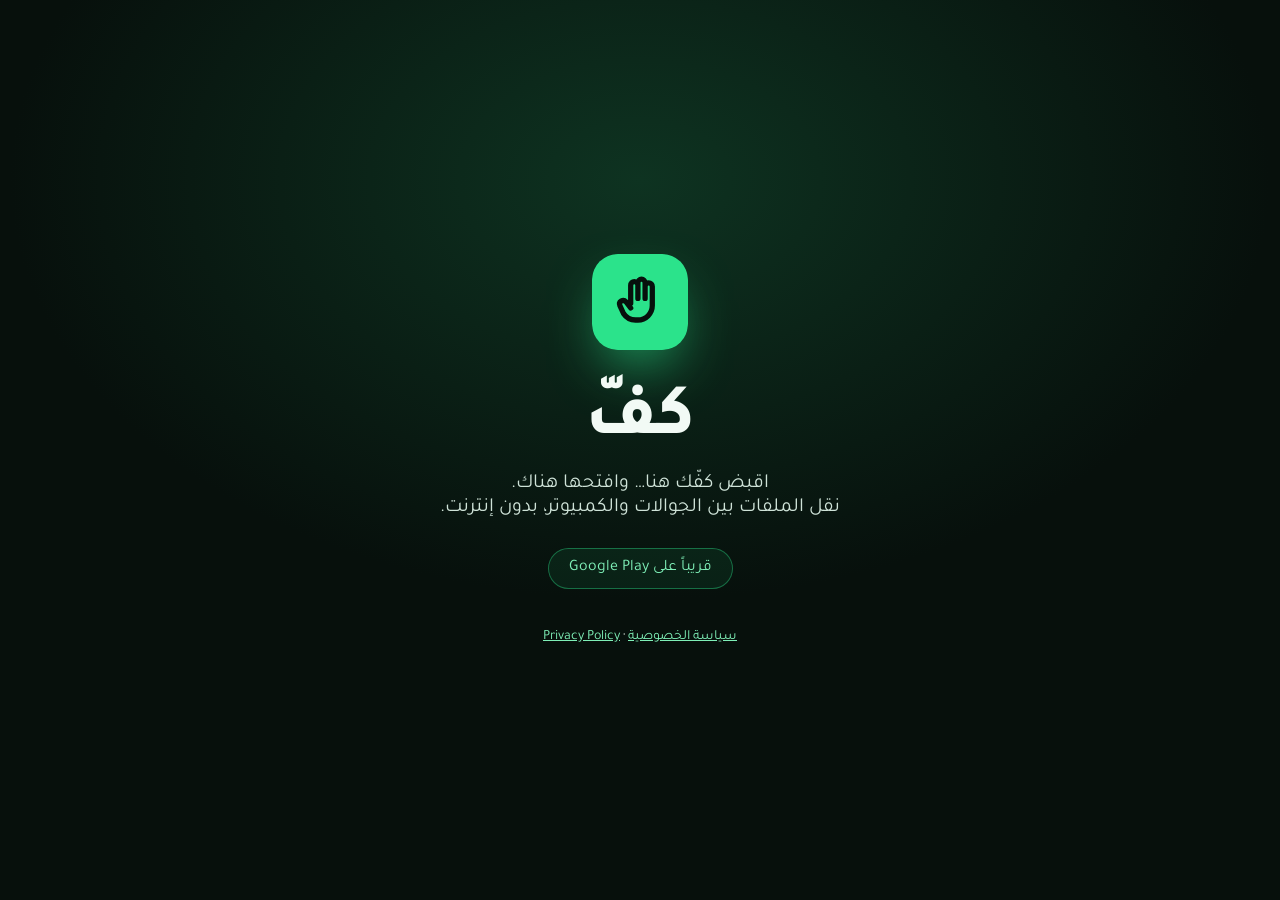
==== website/index.html @ e928d1c5 "website: interim landing page and GitHub Pages deployment Co-Authored-By: Claude Opus 5.5 <noreply@a" ====
<!doctype html>
<html lang="ar" dir="rtl">
<head>
<meta charset="utf-8">
<meta name="viewport" content="width=device-width, initial-scale=1">
<meta name="color-scheme" content="dark">
<title>كفّ · Kaff</title>
<meta name="description" content="كفّ: انقل ملفاتك بحركة يدك بين الجوالات والكمبيوتر، بدون إنترنت.">
<link rel="icon" href="assets/icon.svg" type="image/svg+xml">
<link rel="preconnect" href="https://fonts.googleapis.com">
<link rel="preconnect" href="https://fonts.gstatic.com" crossorigin>
<link href="https://fonts.googleapis.com/css2?family=Tajawal:wght@500;800&display=swap" rel="stylesheet">
<style>
* { box-sizing: border-box; }
body { margin: 0; min-height: 100vh; display: grid; place-items: center; text-align: center; padding: 24px 16px;
  background: radial-gradient(900px 600px at 50% 20%, #0E3321, #07100C 70%); color: #F2FAF5; font-family: Tajawal, system-ui, sans-serif; }
img { width: 96px; height: 96px; border-radius: 26px; box-shadow: 0 24px 60px -20px #2BE38B; }
h1 { font-size: clamp(44px, 10vw, 72px); margin: 22px 0 6px; font-weight: 800; }
p { color: #CFE3D8; font-size: 20px; margin: 0 0 28px; }
.pill { display: inline-block; padding: 10px 20px; border-radius: 999px; border: 1px solid #2BE38B66; color: #7FF0B8; background: #2BE38B14; }
footer { margin-top: 40px; font-size: 14px; }
a { color: #7FF0B8; }
</style>
</head>
<body>
<main>
  <img src="assets/icon.svg" alt="">
  <h1>كفّ</h1>
  <p>اقبض كفّك هنا… وافتحها هناك.<br>نقل الملفات بين الجوالات والكمبيوتر، بدون إنترنت.</p>
  <span class="pill">قريباً على Google Play</span>
  <footer><a href="privacy.html">سياسة الخصوصية</a> · <a href="privacy.html?lang=en">Privacy Policy</a></footer>
</main>
</body>
</html>
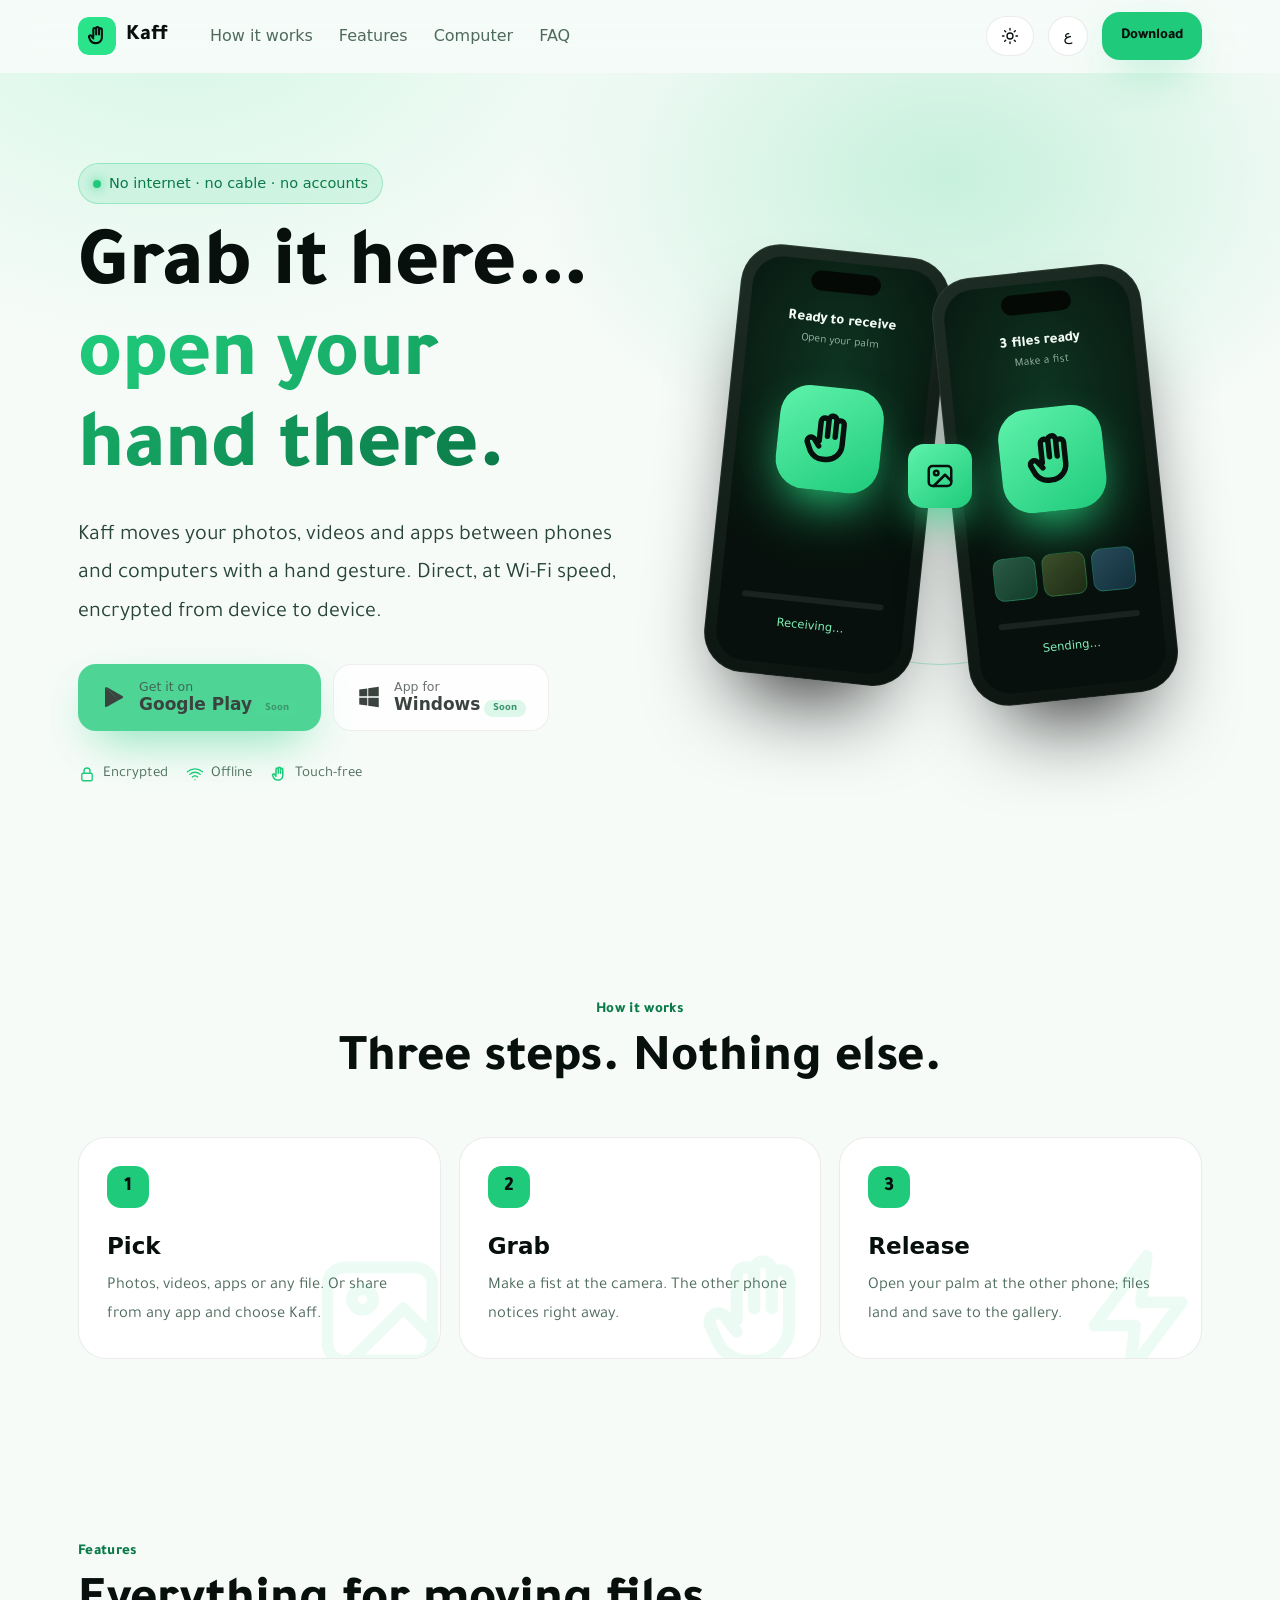
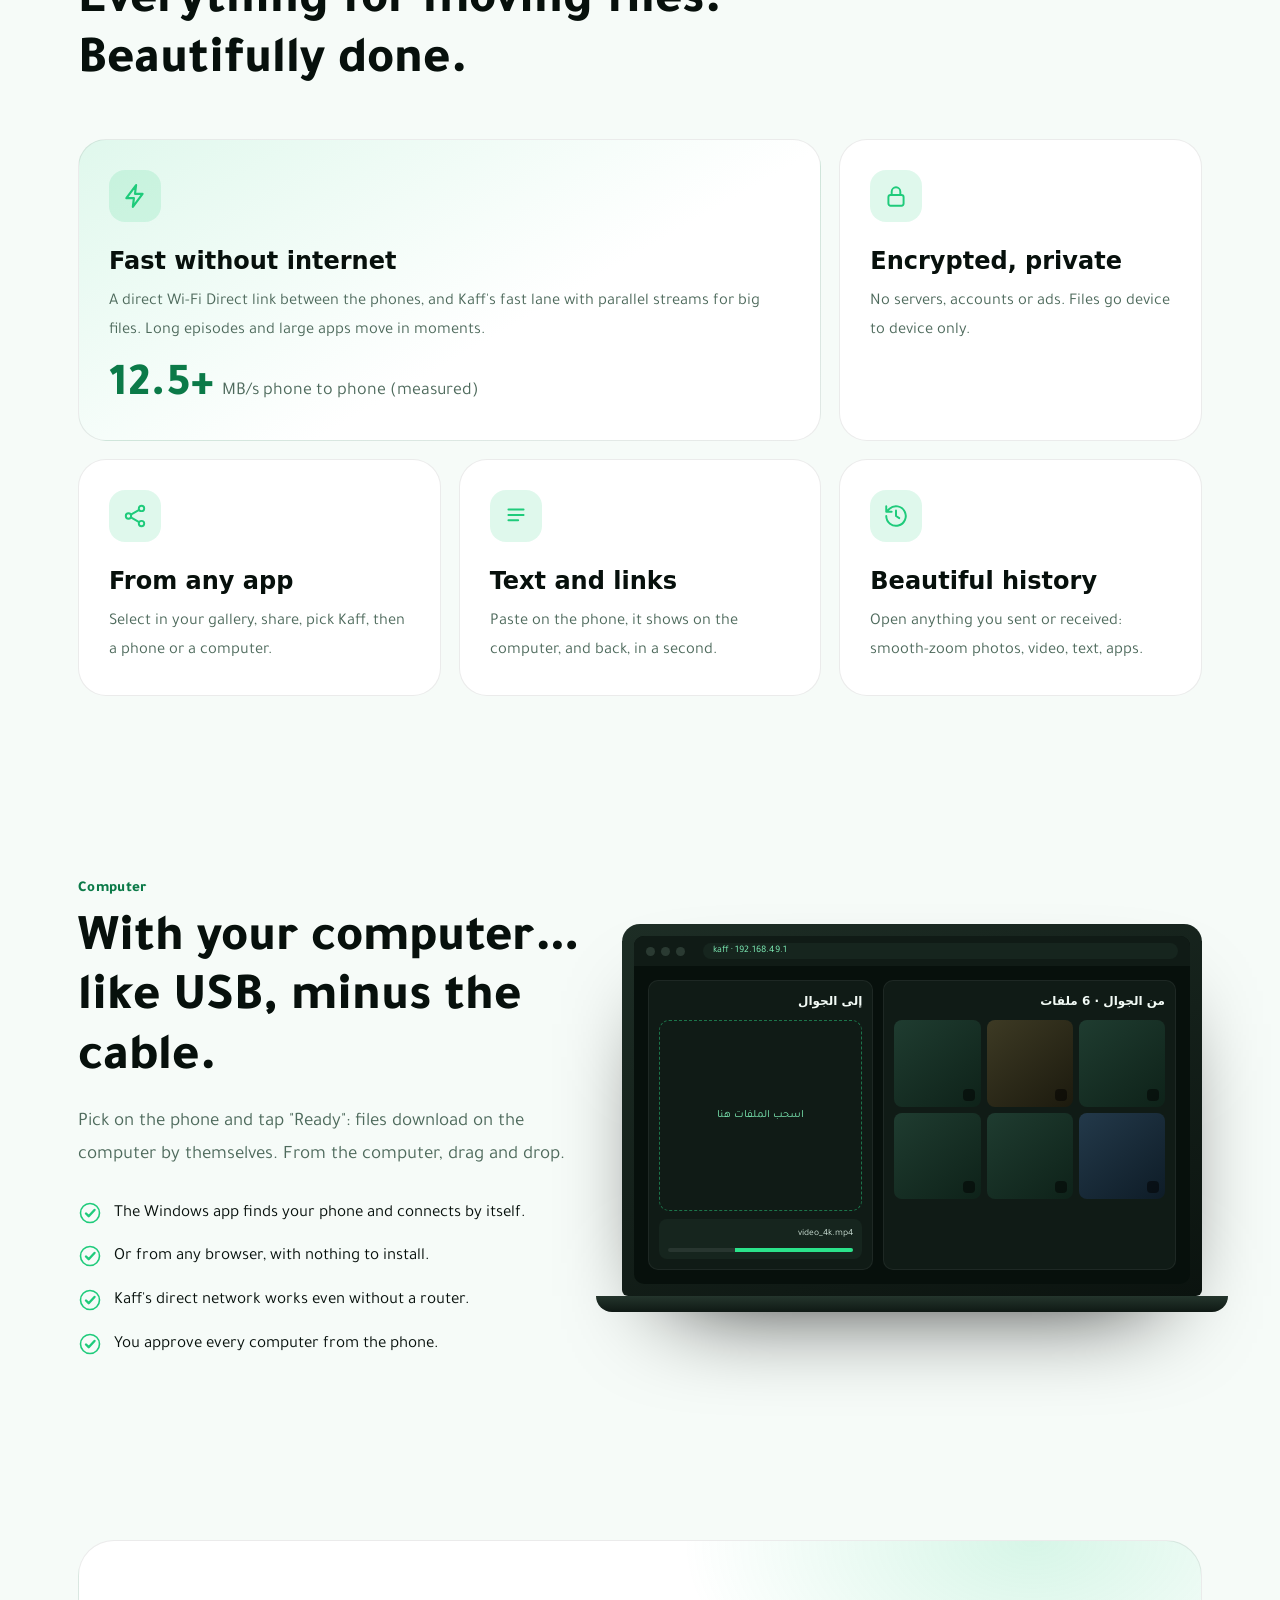
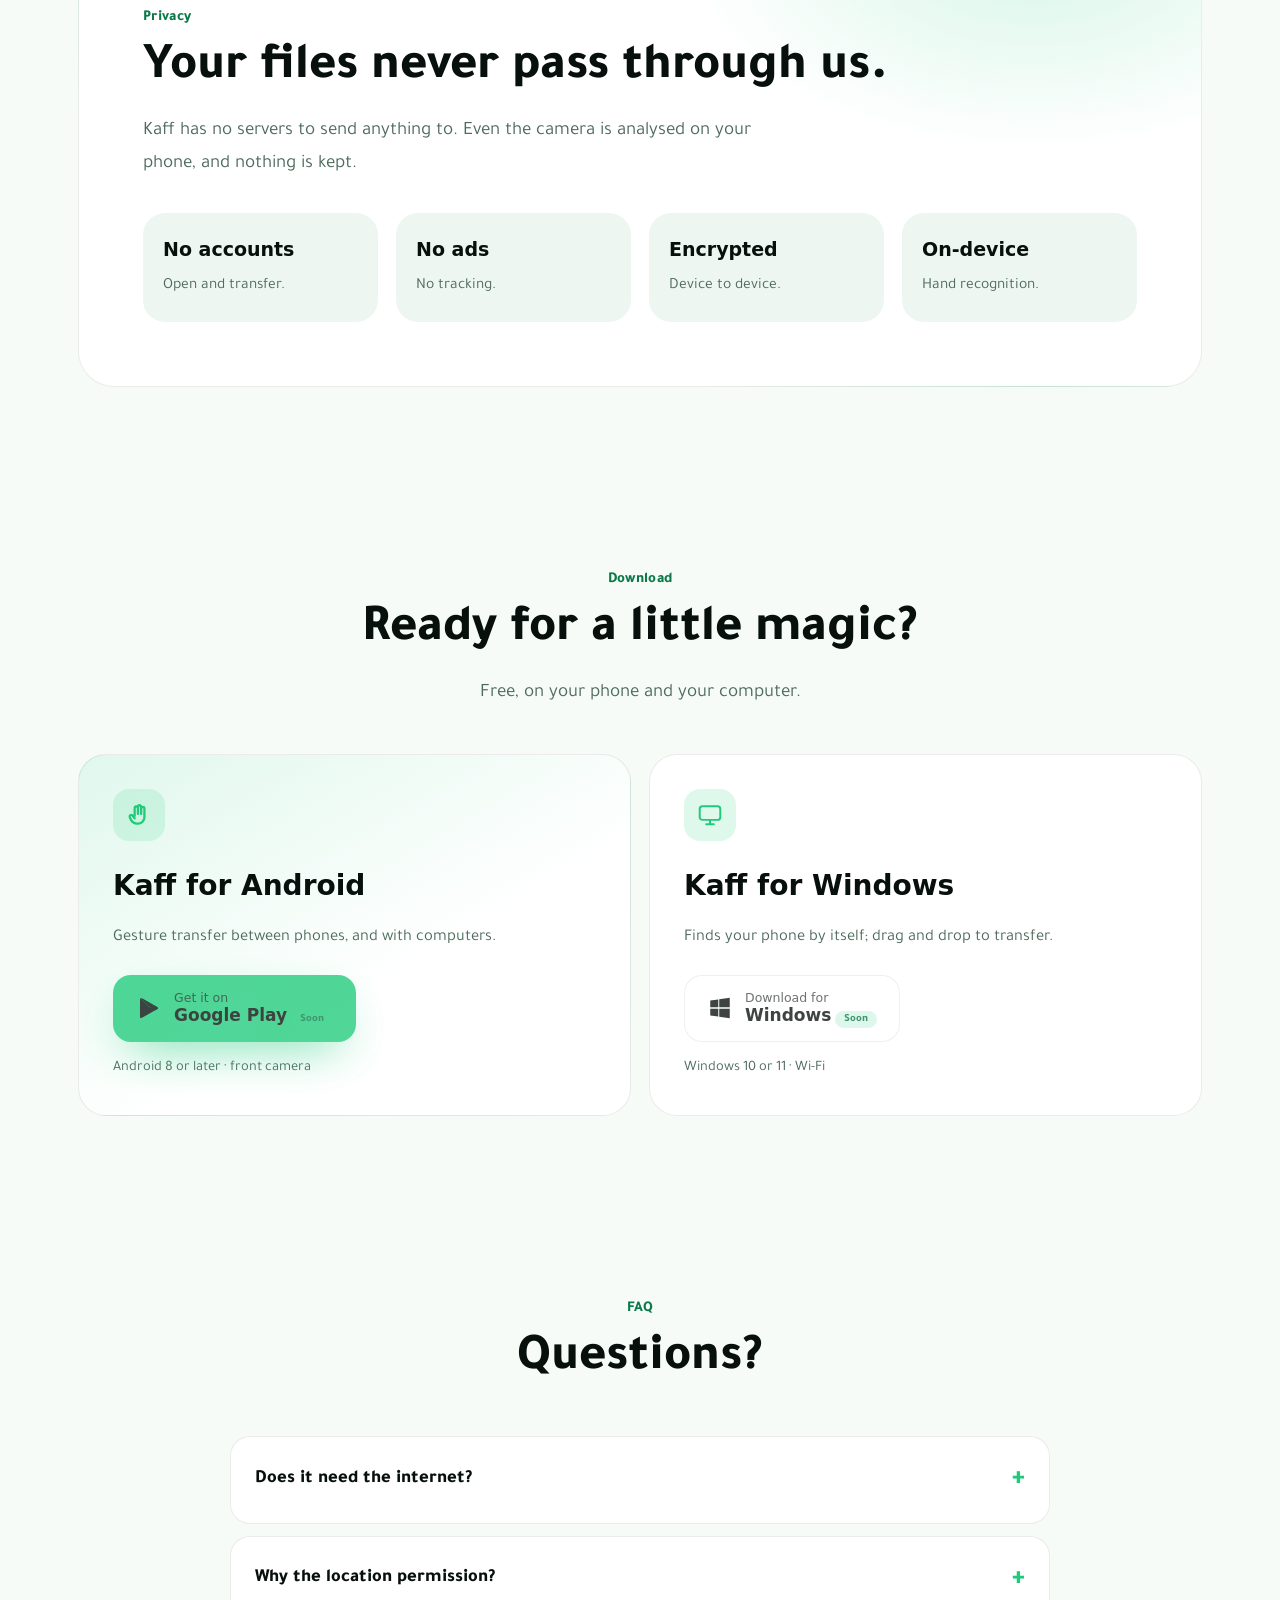
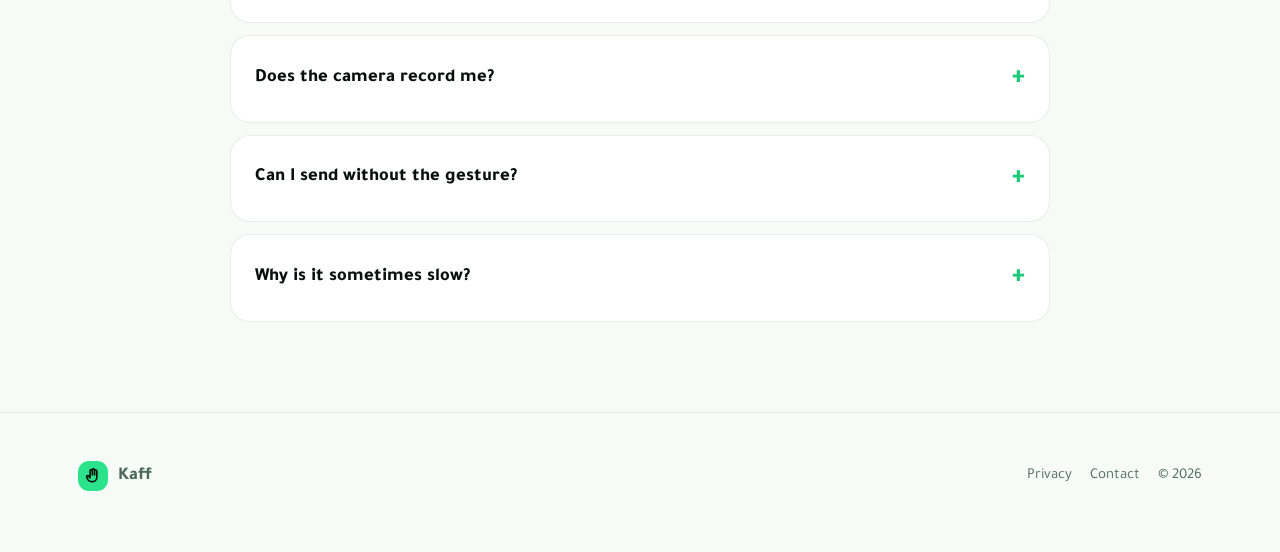
==== commit 8e13e458: "website: premium bilingual landing page Hero with animated two-phone transfer, how-it-works, feature" ====
--- a/website/index.html
+++ b/website/index.html
@@ -1,34 +1,248 @@
 <!doctype html>
-<html lang="ar" dir="rtl">
+<html lang="ar" dir="rtl" data-lang="ar">
 <head>
 <meta charset="utf-8">
 <meta name="viewport" content="width=device-width, initial-scale=1">
-<meta name="color-scheme" content="dark">
-<title>كفّ · Kaff</title>
-<meta name="description" content="كفّ: انقل ملفاتك بحركة يدك بين الجوالات والكمبيوتر، بدون إنترنت.">
+<title>كفّ · انقل ملفاتك بحركة يدك</title>
+<meta name="description" content="كفّ: اقبض كفّك هنا وافتحها هناك. نقل الصور والفيديو والتطبيقات بين الجوالات والكمبيوتر، بسرعة وبدون إنترنت، ومشفّر.">
+<meta name="theme-color" content="#07100C">
+<meta property="og:title" content="كفّ · انقل ملفاتك بحركة يدك">
+<meta property="og:description" content="نقل الملفات بين الجوالات والكمبيوتر بحركة اليد، بدون إنترنت.">
+<meta property="og:image" content="https://yazanprogrammer1.github.io/kaff/assets/og.png">
+<meta property="og:type" content="website">
 <link rel="icon" href="assets/icon.svg" type="image/svg+xml">
 <link rel="preconnect" href="https://fonts.googleapis.com">
 <link rel="preconnect" href="https://fonts.gstatic.com" crossorigin>
-<link href="https://fonts.googleapis.com/css2?family=Tajawal:wght@500;800&display=swap" rel="stylesheet">
-<style>
-* { box-sizing: border-box; }
-body { margin: 0; min-height: 100vh; display: grid; place-items: center; text-align: center; padding: 24px 16px;
-  background: radial-gradient(900px 600px at 50% 20%, #0E3321, #07100C 70%); color: #F2FAF5; font-family: Tajawal, system-ui, sans-serif; }
-img { width: 96px; height: 96px; border-radius: 26px; box-shadow: 0 24px 60px -20px #2BE38B; }
-h1 { font-size: clamp(44px, 10vw, 72px); margin: 22px 0 6px; font-weight: 800; }
-p { color: #CFE3D8; font-size: 20px; margin: 0 0 28px; }
-.pill { display: inline-block; padding: 10px 20px; border-radius: 999px; border: 1px solid #2BE38B66; color: #7FF0B8; background: #2BE38B14; }
-footer { margin-top: 40px; font-size: 14px; }
-a { color: #7FF0B8; }
-</style>
+<link href="https://fonts.googleapis.com/css2?family=Tajawal:wght@400;500;700;800&display=swap" rel="stylesheet">
+<link rel="stylesheet" href="assets/site.css">
 </head>
 <body>
-<main>
-  <img src="assets/icon.svg" alt="">
-  <h1>كفّ</h1>
-  <p>اقبض كفّك هنا… وافتحها هناك.<br>نقل الملفات بين الجوالات والكمبيوتر، بدون إنترنت.</p>
-  <span class="pill">قريباً على Google Play</span>
-  <footer><a href="privacy.html">سياسة الخصوصية</a> · <a href="privacy.html?lang=en">Privacy Policy</a></footer>
+<svg width="0" height="0" style="position:absolute" aria-hidden="true">
+  <symbol id="hand" viewBox="0 0 24 24" fill="none" stroke="currentColor" stroke-width="2.1" stroke-linecap="round" stroke-linejoin="round"><path d="M8 13V5.5a1.5 1.5 0 0 1 3 0V11M11 10V4.5a1.5 1.5 0 0 1 3 0V11M14 10V6a1.5 1.5 0 0 1 3 0v8a6 6 0 0 1-6 6h-1a6 6 0 0 1-5-2.7L3.5 14a1.5 1.5 0 0 1 2.5-1.6L8 15"/></symbol>
+  <symbol id="bolt" viewBox="0 0 24 24" fill="none" stroke="currentColor" stroke-width="2" stroke-linecap="round" stroke-linejoin="round"><path d="M13 2L4 14h7l-1 8 9-12h-7z"/></symbol>
+  <symbol id="desk" viewBox="0 0 24 24" fill="none" stroke="currentColor" stroke-width="1.8" stroke-linecap="round" stroke-linejoin="round"><rect x="2.5" y="4" width="19" height="12.5" rx="2.5"/><path d="M8.5 20.5h7M12 16.5v4"/></symbol>
+  <symbol id="lock" viewBox="0 0 24 24" fill="none" stroke="currentColor" stroke-width="1.8" stroke-linecap="round" stroke-linejoin="round"><rect x="5" y="11" width="14" height="10" rx="2"/><path d="M8 11V8a4 4 0 0 1 8 0v3"/></symbol>
+  <symbol id="share" viewBox="0 0 24 24" fill="none" stroke="currentColor" stroke-width="1.8" stroke-linecap="round" stroke-linejoin="round"><circle cx="18" cy="5" r="2.5"/><circle cx="6" cy="12" r="2.5"/><circle cx="18" cy="19" r="2.5"/><path d="M8.2 10.8l7.6-4.4M8.2 13.2l7.6 4.4"/></symbol>
+  <symbol id="wifi" viewBox="0 0 24 24" fill="none" stroke="currentColor" stroke-width="1.8" stroke-linecap="round" stroke-linejoin="round"><path d="M2 9a15 15 0 0 1 20 0M5 12.5a10 10 0 0 1 14 0M8.5 16a5 5 0 0 1 7 0M12 19.5h0"/></symbol>
+  <symbol id="text" viewBox="0 0 24 24" fill="none" stroke="currentColor" stroke-width="1.8" stroke-linecap="round"><path d="M5 6h14M5 11h14M5 16h9"/></symbol>
+  <symbol id="hist" viewBox="0 0 24 24" fill="none" stroke="currentColor" stroke-width="1.8" stroke-linecap="round" stroke-linejoin="round"><path d="M3 12a9 9 0 1 0 3-6.7L3 8M3 3v5h5M12 7v5l3 2"/></symbol>
+  <symbol id="check" viewBox="0 0 24 24" fill="none" stroke="currentColor" stroke-width="2.4" stroke-linecap="round" stroke-linejoin="round"><circle cx="12" cy="12" r="9.5" stroke-width="1.6"/><path d="M8 12.5l2.7 2.7L16.5 9"/></symbol>
+  <symbol id="play" viewBox="0 0 24 24"><path fill="currentColor" d="M4.2 2.6c-.3.3-.5.8-.5 1.4v16c0 .6.2 1.1.5 1.4l.1.1 9-9v-.2l-9-9-.1.3zm12 12.3L13.3 12l2.9-2.9 3.5 2c1 .6 1 1.5 0 2.1l-3.5 1.7zm-.1.1L13.3 12l-8.8 8.8c.3.3.9.4 1.5 0l10.1-5.8m0-6L6 3.2c-.6-.4-1.2-.3-1.5 0l8.8 8.8 2.8-3z"/></symbol>
+  <symbol id="win" viewBox="0 0 24 24"><path fill="currentColor" d="M3 5.1l7.4-1v7.2H3V5.1zm8.3-1.2L21 2.5v8.8h-9.7V3.9zM3 12.6h7.4v7.2L3 18.9v-6.3zm8.3 0H21v8.9l-9.7-1.4v-7.5z"/></symbol>
+  <symbol id="sun" viewBox="0 0 24 24" fill="none" stroke="currentColor" stroke-width="1.8" stroke-linecap="round"><circle cx="12" cy="12" r="4"/><path d="M12 2v2M12 20v2M4.9 4.9l1.4 1.4M17.7 17.7l1.4 1.4M2 12h2M20 12h2M4.9 19.1l1.4-1.4M17.7 6.3l1.4-1.4"/></symbol>
+  <symbol id="file" viewBox="0 0 24 24" fill="none" stroke="currentColor" stroke-width="2" stroke-linecap="round" stroke-linejoin="round"><rect x="3" y="4" width="18" height="16" rx="3"/><circle cx="9" cy="9.5" r="1.8"/><path d="M21 16l-5-5-9 9"/></symbol>
+</svg>
+
+<header class="nav" id="nav">
+  <div class="wrap">
+    <a class="brand" href="#top"><img src="assets/icon.svg" alt=""><span lang="ar">كفّ</span><span lang="en">Kaff</span></a>
+    <nav class="links">
+      <a href="#how"><span lang="ar">كيف يشتغل</span><span lang="en">How it works</span></a>
+      <a href="#features"><span lang="ar">المزايا</span><span lang="en">Features</span></a>
+      <a href="#desktop"><span lang="ar">الكمبيوتر</span><span lang="en">Computer</span></a>
+      <a href="#faq"><span lang="ar">أسئلة</span><span lang="en">FAQ</span></a>
+    </nav>
+    <span class="spacer"></span>
+    <button class="chip" id="theme" type="button" aria-label="Theme"><svg><use href="#sun"/></svg></button>
+    <button class="chip" id="lang" type="button">EN</button>
+    <a class="btn primary" href="#download" style="padding:10px 18px;font-size:15px"><span lang="ar">تحميل</span><span lang="en">Download</span></a>
+  </div>
+</header>
+
+<main id="top">
+  <section class="hero">
+    <div class="wrap">
+      <div>
+        <span class="eyebrow"><i></i><span lang="ar">بدون إنترنت · بدون كيبل · بدون حسابات</span><span lang="en">No internet · no cable · no accounts</span></span>
+        <h1 class="title">
+          <span lang="ar">اقبض كفّك هنا…<br><em>وافتحها هناك.</em></span>
+          <span lang="en">Grab it here…<br><em>open your hand there.</em></span>
+        </h1>
+        <p class="lede">
+          <span lang="ar">كفّ ينقل صورك وفيديوهاتك وتطبيقاتك بين الجوالات والكمبيوتر بحركة يد. مباشرة، بسرعة الواي فاي، ومشفّرة من جهاز لجهاز.</span>
+          <span lang="en">Kaff moves your photos, videos and apps between phones and computers with a hand gesture. Direct, at Wi-Fi speed, encrypted from device to device.</span>
+        </p>
+        <div class="cta">
+          <a class="btn primary" data-play href="#download"><svg><use href="#play"/></svg><span><small lang="ar">حمّله من</small><small lang="en">Get it on</small><b>Google Play</b></span></a>
+          <a class="btn ghost" data-win href="#download"><svg><use href="#win"/></svg><span><small lang="ar">برنامج</small><small lang="en">App for</small><b>Windows</b></span></a>
+        </div>
+        <div class="trust">
+          <span><svg><use href="#lock"/></svg><span lang="ar">مشفّر</span><span lang="en">Encrypted</span></span>
+          <span><svg><use href="#wifi"/></svg><span lang="ar">بدون إنترنت</span><span lang="en">Offline</span></span>
+          <span><svg><use href="#hand"/></svg><span lang="ar">بدون لمس الشاشة</span><span lang="en">Touch-free</span></span>
+        </div>
+      </div>
+      <div class="stage" aria-hidden="true">
+        <div class="ring"></div>
+        <div class="phone b"><div class="screen"><span class="notch"></span>
+          <div class="scr-title" lang="ar">جاهز تستلم</div><div class="scr-title" lang="en">Ready to receive</div>
+          <div class="scr-sub" lang="ar">افتح كفّك</div><div class="scr-sub" lang="en">Open your palm</div>
+          <div class="hand-badge"><svg style="color:#07100C"><use href="#hand"/></svg></div>
+          <div class="mini-bar"><i></i></div><div class="mini-cap" lang="ar">يستلم…</div><div class="mini-cap" lang="en">Receiving…</div>
+        </div></div>
+        <div class="flyer"><svg style="color:#07100C"><use href="#file"/></svg></div>
+        <div class="phone a"><div class="screen"><span class="notch"></span>
+          <div class="scr-title" lang="ar">٣ ملفات جاهزة</div><div class="scr-title" lang="en">3 files ready</div>
+          <div class="scr-sub" lang="ar">اقبض كفّك</div><div class="scr-sub" lang="en">Make a fist</div>
+          <div class="hand-badge"><svg style="color:#07100C"><use href="#hand"/></svg></div>
+          <div class="files"><b></b><b></b><b></b></div>
+          <div class="mini-bar"><i></i></div><div class="mini-cap" lang="ar">يرسل…</div><div class="mini-cap" lang="en">Sending…</div>
+        </div></div>
+      </div>
+    </div>
+  </section>
+
+  <section id="how">
+    <div class="wrap">
+      <div class="head center reveal">
+        <div class="kicker"><span lang="ar">كيف يشتغل</span><span lang="en">How it works</span></div>
+        <h2><span lang="ar">ثلاث خطوات. ولا شي ثاني.</span><span lang="en">Three steps. Nothing else.</span></h2>
+      </div>
+      <div class="steps">
+        <div class="step reveal"><div class="n">1</div>
+          <h3><span lang="ar">اختر</span><span lang="en">Pick</span></h3>
+          <p><span lang="ar">صور، فيديو، تطبيقات، أو أي ملف. أو شارك من أي تطبيق واختر كفّ.</span><span lang="en">Photos, videos, apps or any file. Or share from any app and choose Kaff.</span></p>
+          <svg class="big"><use href="#file"/></svg></div>
+        <div class="step reveal"><div class="n">2</div>
+          <h3><span lang="ar">اقبض</span><span lang="en">Grab</span></h3>
+          <p><span lang="ar">اقبض كفّك أمام الكاميرا. الجوال الثاني يحس فيك على طول.</span><span lang="en">Make a fist at the camera. The other phone notices right away.</span></p>
+          <svg class="big"><use href="#hand"/></svg></div>
+        <div class="step reveal"><div class="n">3</div>
+          <h3><span lang="ar">افتح</span><span lang="en">Release</span></h3>
+          <p><span lang="ar">افتح كفّك أمام الجوال الثاني، والملفات توصل وتنحفظ في المعرض.</span><span lang="en">Open your palm at the other phone; files land and save to the gallery.</span></p>
+          <svg class="big"><use href="#bolt"/></svg></div>
+      </div>
+    </div>
+  </section>
+
+  <section id="features">
+    <div class="wrap">
+      <div class="head reveal">
+        <div class="kicker"><span lang="ar">المزايا</span><span lang="en">Features</span></div>
+        <h2><span lang="ar">كل اللي تحتاجه للنقل.<br>بلمسة فخامة.</span><span lang="en">Everything for moving files.<br>Beautifully done.</span></h2>
+      </div>
+      <div class="bento">
+        <div class="card feature span4 reveal"><div class="ic"><svg><use href="#bolt"/></svg></div>
+          <h3><span lang="ar">سريع بدون إنترنت</span><span lang="en">Fast without internet</span></h3>
+          <p><span lang="ar">اتصال Wi-Fi Direct مباشر بين الجوالين، ومسار كفّ السريع بقنوات متوازية للملفات الكبيرة. الحلقات الطويلة والتطبيقات الكبيرة تنتقل في وقت قصير.</span><span lang="en">A direct Wi-Fi Direct link between the phones, and Kaff's fast lane with parallel streams for big files. Long episodes and large apps move in moments.</span></p>
+          <div class="stat"><b dir="ltr">12.5+</b><span lang="ar">م.ب/ث بين جوالين (مقاسة)</span><span lang="en">MB/s phone to phone (measured)</span></div>
+        </div>
+        <div class="card span2 reveal"><div class="ic"><svg><use href="#lock"/></svg></div>
+          <h3><span lang="ar">مشفّر وخاص</span><span lang="en">Encrypted, private</span></h3>
+          <p><span lang="ar">بدون سيرفرات ولا حسابات ولا إعلانات. الملفات تروح من جهاز لجهاز بس.</span><span lang="en">No servers, accounts or ads. Files go device to device only.</span></p></div>
+        <div class="card span2 reveal"><div class="ic"><svg><use href="#share"/></svg></div>
+          <h3><span lang="ar">من أي تطبيق</span><span lang="en">From any app</span></h3>
+          <p><span lang="ar">حدّد في المعرض، شارك، اختر كفّ، وبعدها جوال أو كمبيوتر.</span><span lang="en">Select in your gallery, share, pick Kaff, then a phone or a computer.</span></p></div>
+        <div class="card span2 reveal"><div class="ic"><svg><use href="#text"/></svg></div>
+          <h3><span lang="ar">نصوص وروابط</span><span lang="en">Text and links</span></h3>
+          <p><span lang="ar">الصق في الجوال، يطلع في الكمبيوتر. والعكس. بثانية.</span><span lang="en">Paste on the phone, it shows on the computer, and back, in a second.</span></p></div>
+        <div class="card span2 reveal"><div class="ic"><svg><use href="#hist"/></svg></div>
+          <h3><span lang="ar">سجل أنيق</span><span lang="en">Beautiful history</span></h3>
+          <p><span lang="ar">افتح أي شي وصلك أو أرسلته: صور بتكبير سلس، فيديو، نصوص، وتطبيقات.</span><span lang="en">Open anything you sent or received: smooth-zoom photos, video, text, apps.</span></p></div>
+      </div>
+    </div>
+  </section>
+
+  <section id="desktop">
+    <div class="wrap showcase">
+      <div class="reveal">
+        <div class="kicker"><span lang="ar">الكمبيوتر</span><span lang="en">Computer</span></div>
+        <h2><span lang="ar">مع الكمبيوتر…<br>مثل وصلة USB، بدون وصلة.</span><span lang="en">With your computer…<br>like USB, minus the cable.</span></h2>
+        <p class="sub"><span lang="ar">اختر من الجوال واضغط «جاهز»، والملفات تنزل على الكمبيوتر لحالها. ومن الكمبيوتر اسحب وأفلت.</span><span lang="en">Pick on the phone and tap "Ready": files download on the computer by themselves. From the computer, drag and drop.</span></p>
+        <ul class="ticks">
+          <li><svg><use href="#check"/></svg><span lang="ar">برنامج Windows يلقى جوالك لحاله ويتصل.</span><span lang="en">The Windows app finds your phone and connects by itself.</span></li>
+          <li><svg><use href="#check"/></svg><span lang="ar">أو من أي متصفح، بدون تثبيت أي شي.</span><span lang="en">Or from any browser, with nothing to install.</span></li>
+          <li><svg><use href="#check"/></svg><span lang="ar">شبكة كفّ المباشرة: تشتغل حتى بدون راوتر.</span><span lang="en">Kaff's direct network works even without a router.</span></li>
+          <li><svg><use href="#check"/></svg><span lang="ar">موافقتك على كل كمبيوتر يتصل، من الجوال.</span><span lang="en">You approve every computer from the phone.</span></li>
+        </ul>
+      </div>
+      <div class="laptop reveal" aria-hidden="true">
+        <div class="lid"><div class="browser">
+          <div class="bar"><i></i><i></i><i></i><span>kaff · 192.168.49.1</span></div>
+          <div class="page">
+            <div class="pane"><h4>من الجوال · 6 ملفات</h4><div class="grid3"><b></b><b></b><b></b><b></b><b></b><b></b></div></div>
+            <div class="pane"><h4>إلى الجوال</h4><div class="drop">اسحب الملفات هنا</div><div class="upl">video_4k.mp4<i></i></div></div>
+          </div>
+        </div></div>
+        <div class="base"></div>
+      </div>
+    </div>
+  </section>
+
+  <section>
+    <div class="wrap">
+      <div class="band reveal">
+        <div class="kicker"><span lang="ar">الخصوصية</span><span lang="en">Privacy</span></div>
+        <h2><span lang="ar">ملفاتك ما تمر علينا. أبداً.</span><span lang="en">Your files never pass through us.</span></h2>
+        <p class="sub"><span lang="ar">كفّ ما عنده سيرفرات يرسل لها شي. حتى الكاميرا تتحلّل داخل جوالك وما ينحفظ منها شي.</span><span lang="en">Kaff has no servers to send anything to. Even the camera is analysed on your phone, and nothing is kept.</span></p>
+        <div class="row">
+          <div class="pill-card"><b lang="ar">بدون حسابات</b><b lang="en">No accounts</b><span lang="ar">افتح وانقل.</span><span lang="en">Open and transfer.</span></div>
+          <div class="pill-card"><b lang="ar">بدون إعلانات</b><b lang="en">No ads</b><span lang="ar">ولا تتبّع.</span><span lang="en">No tracking.</span></div>
+          <div class="pill-card"><b lang="ar">تشفير كامل</b><b lang="en">Encrypted</b><span lang="ar">من جهاز لجهاز.</span><span lang="en">Device to device.</span></div>
+          <div class="pill-card"><b lang="ar">داخل جهازك</b><b lang="en">On-device</b><span lang="ar">التعرّف على اليد.</span><span lang="en">Hand recognition.</span></div>
+        </div>
+      </div>
+    </div>
+  </section>
+
+  <section id="download" class="download">
+    <div class="wrap">
+      <div class="head center reveal">
+        <div class="kicker"><span lang="ar">التحميل</span><span lang="en">Download</span></div>
+        <h2><span lang="ar">جاهز تجرّب السحر؟</span><span lang="en">Ready for a little magic?</span></h2>
+        <p class="sub"><span lang="ar">مجاني. على الجوال وعلى الكمبيوتر.</span><span lang="en">Free, on your phone and your computer.</span></p>
+      </div>
+      <div class="dl">
+        <div class="card feature reveal">
+          <div class="ic"><svg><use href="#hand"/></svg></div>
+          <h3><span lang="ar">كفّ للأندرويد</span><span lang="en">Kaff for Android</span></h3>
+          <p><span lang="ar">نقل بحركة اليد بين الجوالات، ومع الكمبيوتر.</span><span lang="en">Gesture transfer between phones, and with computers.</span></p>
+          <a class="btn primary" data-play href="#"><svg><use href="#play"/></svg><span><small lang="ar">حمّله من</small><small lang="en">Get it on</small><b>Google Play</b></span></a>
+          <span class="req"><span lang="ar">أندرويد 8 أو أحدث · كاميرا أمامية</span><span lang="en">Android 8 or later · front camera</span></span>
+        </div>
+        <div class="card reveal">
+          <div class="ic"><svg><use href="#desk"/></svg></div>
+          <h3><span lang="ar">كفّ للكمبيوتر</span><span lang="en">Kaff for Windows</span></h3>
+          <p><span lang="ar">يلقى جوالك لحاله، وينقل بالسحب والإفلات.</span><span lang="en">Finds your phone by itself; drag and drop to transfer.</span></p>
+          <a class="btn ghost" data-win href="#"><svg><use href="#win"/></svg><span><small lang="ar">حمّل لـ</small><small lang="en">Download for</small><b>Windows</b></span></a>
+          <span class="req"><span lang="ar">Windows 10 أو 11 · واي فاي</span><span lang="en">Windows 10 or 11 · Wi-Fi</span></span>
+        </div>
+      </div>
+    </div>
+  </section>
+
+  <section id="faq">
+    <div class="wrap">
+      <div class="head center reveal">
+        <div class="kicker"><span lang="ar">أسئلة</span><span lang="en">FAQ</span></div>
+        <h2><span lang="ar">عندك سؤال؟</span><span lang="en">Questions?</span></h2>
+      </div>
+      <div class="faq">
+        <details class="reveal"><summary><span lang="ar">هل يحتاج إنترنت؟</span><span lang="en">Does it need the internet?</span></summary>
+          <p><span lang="ar">لا. يكفي الواي فاي والبلوتوث شغّالين في الجوالين، حتى بدون أي شبكة.</span><span lang="en">No. Wi-Fi and Bluetooth just need to be switched on, even with no network around.</span></p></details>
+        <details class="reveal"><summary><span lang="ar">ليش يطلب إذن الموقع؟</span><span lang="en">Why the location permission?</span></summary>
+          <p><span lang="ar">أندرويد يطلبه للبحث عن الأجهزة القريبة. كفّ ما يقرأ موقعك ولا يحفظه.</span><span lang="en">Android requires it to discover nearby devices. Kaff never reads or stores your location.</span></p></details>
+        <details class="reveal"><summary><span lang="ar">هل الكاميرا تصوّرني؟</span><span lang="en">Does the camera record me?</span></summary>
+          <p><span lang="ar">لا. تتعرّف على شكل اليد لحظياً داخل الجوال، وما ينحفظ ولا ينرسل شي.</span><span lang="en">No. It recognises your hand shape in real time on the phone; nothing is stored or sent.</span></p></details>
+        <details class="reveal"><summary><span lang="ar">أقدر أرسل بدون حركة اليد؟</span><span lang="en">Can I send without the gesture?</span></summary>
+          <p><span lang="ar">أكيد. زر «إرسال» و«قبول» موجودين دائماً.</span><span lang="en">Of course. "Send" and "Accept" buttons are always there.</span></p></details>
+        <details class="reveal"><summary><span lang="ar">ليش النقل بطيء أحياناً؟</span><span lang="en">Why is it sometimes slow?</span></summary>
+          <p><span lang="ar">غالباً الواي فاي مقفّل في واحد من الجوالين، فيصير النقل على البلوتوث. كفّ ينبّهك ويوديك لزر التشغيل.</span><span lang="en">Usually Wi-Fi is off on one phone, so the transfer falls back to Bluetooth. Kaff tells you and takes you to the switch.</span></p></details>
+      </div>
+    </div>
+  </section>
 </main>
+
+<footer>
+  <div class="wrap">
+    <a class="brand" href="#top" style="font-size:18px"><img src="assets/icon.svg" alt="" style="width:30px;height:30px"><span lang="ar">كفّ</span><span lang="en">Kaff</span></a>
+    <span class="spacer"></span>
+    <a href="privacy.html"><span lang="ar">سياسة الخصوصية</span><span lang="en">Privacy</span></a>
+    <a href="mailto:kaff.app.support@gmail.com"><span lang="ar">تواصل معنا</span><span lang="en">Contact</span></a>
+    <span>© 2026</span>
+  </div>
+</footer>
+
+<script src="assets/site.js" defer></script>
 </body>
 </html>
--- a/website/assets/site.css
+++ b/website/assets/site.css
@@ -0,0 +1,241 @@
+/* Kaff website. Dark-first, the app's own tokens; light variant follows the system or the toggle. */
+:root {
+  --bg: #07100C; --deep: #040906; --glow: #0E3321; --surface: #101B16; --surface2: #16251E;
+  --border: rgba(255,255,255,.08); --primary: #2BE38B; --on-primary: #07100C; --soft: #7FF0B8;
+  --text: #F2FAF5; --muted: #9DB8AA; --subtle: #CFE3D8;
+  --radius: 28px; --max: 1180px;
+  color-scheme: dark;
+}
+@media (prefers-color-scheme: light) {
+  :root:not([data-theme="dark"]) {
+    --bg: #F6FBF8; --deep: #EAF5EF; --glow: #D5F7E6; --surface: #FFFFFF; --surface2: #EDF6F1;
+    --border: rgba(0,0,0,.08); --primary: #1FCB7B; --soft: #0B7A48; --text: #07100C; --muted: #4E6A5C; --subtle: #29453A;
+    color-scheme: light;
+  }
+}
+:root[data-theme="light"] {
+  --bg: #F6FBF8; --deep: #EAF5EF; --glow: #D5F7E6; --surface: #FFFFFF; --surface2: #EDF6F1;
+  --border: rgba(0,0,0,.08); --primary: #1FCB7B; --soft: #0B7A48; --text: #07100C; --muted: #4E6A5C; --subtle: #29453A;
+  color-scheme: light;
+}
+
+* { box-sizing: border-box; }
+html { scroll-behavior: smooth; }
+body {
+  margin: 0; background: var(--bg); color: var(--text); overflow-x: hidden;
+  font: 18px/1.75 Tajawal, system-ui, -apple-system, "Segoe UI", sans-serif; -webkit-font-smoothing: antialiased;
+}
+a { color: inherit; }
+img, svg { display: block; }
+.wrap { max-width: var(--max); margin: 0 auto; padding: 0 16px; }
+@media (min-width: 720px) { .wrap { padding: 0 28px; } }
+
+/* Language: every bilingual element carries lang; the hidden one is removed from layout. */
+html[data-lang="ar"] [lang="en"], html[data-lang="en"] [lang="ar"] { display: none !important; }
+
+/* ---------- Nav ---------- */
+.nav {
+  position: sticky; top: 0; z-index: 50; backdrop-filter: blur(18px) saturate(1.4);
+  background: color-mix(in srgb, var(--bg) 72%, transparent); border-bottom: 1px solid transparent; transition: border-color .3s;
+}
+.nav.scrolled { border-bottom-color: var(--border); }
+.nav .wrap { display: flex; align-items: center; gap: 14px; height: 72px; }
+.brand { display: flex; align-items: center; gap: 10px; text-decoration: none; font-weight: 800; font-size: 22px; }
+.brand img { width: 38px; height: 38px; border-radius: 11px; }
+.links { display: none; gap: 26px; margin-inline-start: 28px; }
+.links a { text-decoration: none; color: var(--muted); font-weight: 500; font-size: 16px; transition: color .2s; }
+.links a:hover { color: var(--text); }
+@media (min-width: 900px) { .links { display: flex; } }
+.spacer { flex: 1; }
+.chip {
+  border: 1px solid var(--border); background: var(--surface); color: var(--text); border-radius: 999px;
+  height: 40px; min-width: 40px; padding: 0 14px; font: 500 15px Tajawal, system-ui, sans-serif; cursor: pointer;
+  display: inline-grid; place-items: center;
+}
+.chip svg { width: 18px; height: 18px; }
+
+/* ---------- Buttons ---------- */
+.btn {
+  display: inline-flex; align-items: center; gap: 12px; text-decoration: none; border-radius: 18px;
+  padding: 14px 22px; font-weight: 800; font-size: 17px; transition: transform .18s ease, box-shadow .25s ease, background .2s;
+  border: 1px solid transparent; cursor: pointer; font-family: inherit;
+}
+.btn:active { transform: scale(.97); }
+.btn svg { width: 26px; height: 26px; flex: none; }
+.btn small { display: block; font-weight: 500; font-size: 12.5px; opacity: .75; line-height: 1.2; }
+.btn b { display: block; line-height: 1.25; }
+.btn.primary { background: var(--primary); color: var(--on-primary); box-shadow: 0 18px 50px -18px var(--primary); }
+.btn.primary:hover { transform: translateY(-2px); box-shadow: 0 24px 60px -16px var(--primary); }
+.btn.ghost { background: var(--surface); color: var(--text); border-color: var(--border); }
+.btn.ghost:hover { border-color: color-mix(in srgb, var(--primary) 50%, transparent); transform: translateY(-2px); }
+.btn[aria-disabled="true"] { opacity: .78; }
+.soon { font-size: 11px; font-weight: 800; padding: 3px 9px; border-radius: 999px; background: color-mix(in srgb, var(--primary) 18%, transparent); color: var(--soft); margin-inline-start: 4px; }
+
+/* ---------- Hero ---------- */
+.hero { position: relative; padding: 56px 0 80px; overflow: hidden; }
+.hero::before {
+  content: ""; position: absolute; inset: -20% -10% auto; height: 900px; pointer-events: none;
+  background: radial-gradient(600px 420px at 70% 30%, color-mix(in srgb, var(--primary) 22%, transparent), transparent 70%),
+              radial-gradient(700px 500px at 20% 10%, var(--glow), transparent 70%);
+}
+.hero .wrap { position: relative; display: grid; gap: 48px; align-items: center; }
+@media (min-width: 980px) { .hero .wrap { grid-template-columns: 1.05fr 1fr; } .hero { padding: 90px 0 120px; } }
+.eyebrow {
+  display: inline-flex; align-items: center; gap: 8px; padding: 7px 14px; border-radius: 999px; font-size: 14.5px; font-weight: 500;
+  background: color-mix(in srgb, var(--primary) 12%, transparent); border: 1px solid color-mix(in srgb, var(--primary) 32%, transparent); color: var(--soft);
+}
+.eyebrow i { width: 8px; height: 8px; border-radius: 50%; background: var(--primary); box-shadow: 0 0 12px var(--primary); }
+h1.title { font-size: clamp(44px, 8.4vw, 84px); line-height: 1.08; margin: 22px 0 18px; font-weight: 800; letter-spacing: -.5px; }
+h1.title em { font-style: normal; background: linear-gradient(120deg, var(--primary), var(--soft)); -webkit-background-clip: text; background-clip: text; color: transparent; }
+.lede { font-size: clamp(18px, 2.4vw, 22px); color: var(--subtle); max-width: 560px; margin: 0 0 32px; }
+.cta { display: flex; flex-wrap: wrap; gap: 12px; }
+.trust { display: flex; flex-wrap: wrap; gap: 18px; margin-top: 30px; color: var(--muted); font-size: 15px; }
+.trust span { display: inline-flex; align-items: center; gap: 7px; }
+.trust svg { width: 18px; height: 18px; color: var(--primary); }
+
+/* Hero stage: two phones, a file flying between them */
+.stage { position: relative; height: 520px; display: flex; align-items: center; justify-content: center; gap: 18px; }
+@media (max-width: 520px) { .stage { height: 430px; transform: scale(.84); margin: -30px -20px; } }
+.phone {
+  position: relative; width: 210px; height: 430px; border-radius: 40px; padding: 12px;
+  background: linear-gradient(160deg, #1d2d25, #0b130f); box-shadow: 0 50px 90px -40px #000, inset 0 0 0 1px rgba(255,255,255,.07);
+}
+.phone .screen { width: 100%; height: 100%; border-radius: 30px; overflow: hidden; position: relative; background: radial-gradient(120% 70% at 50% 25%, #0E3321, #07100C 75%); }
+.phone.a { transform: rotate(-6deg) translateY(10px); }
+.phone.b { transform: rotate(6deg) translateY(-10px); }
+.notch { position: absolute; top: 10px; left: 50%; translate: -50% 0; width: 70px; height: 20px; border-radius: 12px; background: #050906; z-index: 2; }
+.scr-title { position: absolute; top: 46px; inset-inline: 0; text-align: center; font-weight: 800; font-size: 15px; color: #F2FAF5; }
+.scr-sub { position: absolute; top: 70px; inset-inline: 0; text-align: center; font-size: 11.5px; color: #9DB8AA; }
+.hand-badge {
+  position: absolute; top: 125px; left: 50%; translate: -50% 0; width: 104px; height: 104px; border-radius: 30px;
+  background: linear-gradient(145deg, #5ff2ab, #1fcb7b); display: grid; place-items: center; box-shadow: 0 20px 50px -14px #2BE38B;
+}
+.hand-badge svg { width: 62px; height: 62px; }
+.phone.a .hand-badge { animation: grip 4.8s ease-in-out infinite; }
+.phone.b .hand-badge { animation: open 4.8s ease-in-out infinite; }
+.mini-bar { position: absolute; bottom: 64px; inset-inline: 22px; height: 6px; border-radius: 9px; background: rgba(255,255,255,.08); overflow: hidden; }
+.mini-bar i { display: block; height: 100%; width: 0; background: linear-gradient(90deg, #2BE38B, #7FF0B8); border-radius: 9px; animation: fill 4.8s ease-in-out infinite; }
+.phone.b .mini-bar i { animation-delay: .4s; }
+.mini-cap { position: absolute; bottom: 32px; inset-inline: 0; text-align: center; font-size: 11.5px; color: #7FF0B8; font-weight: 500; }
+.files { position: absolute; bottom: 92px; inset-inline: 22px; display: grid; grid-template-columns: repeat(3, 1fr); gap: 6px; }
+.files b { aspect-ratio: 1; border-radius: 10px; background: linear-gradient(140deg, #16251E, #0E3321); border: 1px solid rgba(43,227,139,.25); }
+.files b:nth-child(1) { background: linear-gradient(140deg, #2a5a46, #123b2a); }
+.files b:nth-child(2) { background: linear-gradient(140deg, #3c4f2a, #1d2b14); }
+.files b:nth-child(3) { background: linear-gradient(140deg, #284a5a, #12303b); }
+.flyer {
+  position: absolute; width: 64px; height: 64px; border-radius: 16px; z-index: 5; top: 44%;
+  background: linear-gradient(140deg, #5ff2ab, #1fcb7b); box-shadow: 0 18px 40px -10px #2BE38B; display: grid; place-items: center;
+  animation: fly 4.8s cubic-bezier(.6,0,.3,1) infinite;
+}
+.flyer svg { width: 30px; height: 30px; }
+.ring { position: absolute; width: 380px; height: 380px; border-radius: 50%; border: 1px solid color-mix(in srgb, var(--primary) 30%, transparent); animation: pulse 4.8s ease-out infinite; }
+@keyframes grip { 0%, 18% { transform: scale(1); } 28%, 40% { transform: scale(.82) rotate(-4deg); } 50%, 100% { transform: scale(1); } }
+@keyframes open { 0%, 55% { transform: scale(1); } 64%, 76% { transform: scale(1.12) rotate(4deg); } 86%, 100% { transform: scale(1); } }
+@keyframes fill { 0%, 40% { width: 0; } 80%, 100% { width: 100%; } }
+@keyframes pulse { 0%, 45% { transform: scale(.6); opacity: 0; } 60% { opacity: .9; } 100% { transform: scale(1.25); opacity: 0; } }
+@keyframes fly {
+  0%, 30% { inset-inline-start: calc(50% + 90px); opacity: 0; transform: scale(.4) rotate(0); }
+  38% { opacity: 1; transform: scale(1) rotate(-8deg); }
+  62% { inset-inline-start: calc(50% - 150px); opacity: 1; transform: scale(1) rotate(8deg); }
+  72%, 100% { inset-inline-start: calc(50% - 150px); opacity: 0; transform: scale(.4); }
+}
+
+/* ---------- Sections ---------- */
+section { padding: 90px 0; position: relative; }
+.kicker { color: var(--soft); font-weight: 800; font-size: 15px; letter-spacing: .3px; }
+h2 { font-size: clamp(32px, 5vw, 52px); line-height: 1.15; margin: 10px 0 14px; font-weight: 800; }
+.sub { color: var(--muted); font-size: 19px; max-width: 640px; margin: 0; }
+.head { margin-bottom: 44px; }
+.center { text-align: center; }
+.center .sub { margin-inline: auto; }
+
+.steps { display: grid; gap: 18px; }
+@media (min-width: 860px) { .steps { grid-template-columns: repeat(3, 1fr); } }
+.step { padding: 28px; border-radius: var(--radius); background: var(--surface); border: 1px solid var(--border); position: relative; overflow: hidden; }
+.step .n { width: 42px; height: 42px; border-radius: 14px; display: grid; place-items: center; background: var(--primary); color: var(--on-primary); font-weight: 800; font-size: 20px; }
+.step h3 { font-size: 23px; margin: 18px 0 6px; }
+.step p { color: var(--muted); margin: 0; font-size: 16.5px; }
+.step .big { position: absolute; inset-inline-end: -10px; bottom: -26px; width: 140px; height: 140px; opacity: .08; color: var(--primary); }
+
+.bento { display: grid; gap: 18px; }
+@media (min-width: 900px) { .bento { grid-template-columns: repeat(6, 1fr); } .span3 { grid-column: span 3; } .span2 { grid-column: span 2; } .span4 { grid-column: span 4; } }
+.card {
+  padding: 30px; border-radius: var(--radius); background: var(--surface); border: 1px solid var(--border);
+  position: relative; overflow: hidden; transition: transform .3s ease, border-color .3s ease;
+}
+.card:hover { transform: translateY(-4px); border-color: color-mix(in srgb, var(--primary) 35%, transparent); }
+.card .ic { width: 52px; height: 52px; border-radius: 16px; display: grid; place-items: center; background: color-mix(in srgb, var(--primary) 14%, transparent); color: var(--primary); }
+.card .ic svg { width: 26px; height: 26px; }
+.card h3 { font-size: 24px; margin: 18px 0 6px; }
+.card p { color: var(--muted); margin: 0; font-size: 16.5px; }
+.card.feature { background: linear-gradient(150deg, color-mix(in srgb, var(--primary) 14%, var(--surface)), var(--surface) 60%); }
+.stat { display: flex; align-items: baseline; gap: 8px; margin-top: 18px; }
+.stat b { font-size: 46px; font-weight: 800; color: var(--soft); line-height: 1; }
+.stat span { color: var(--muted); }
+
+/* Desktop showcase: a laptop with the browser page */
+.showcase { display: grid; gap: 40px; align-items: center; }
+@media (min-width: 980px) { .showcase { grid-template-columns: 1fr 1.15fr; } }
+.ticks { list-style: none; padding: 0; margin: 26px 0 0; display: grid; gap: 14px; }
+.ticks li { display: flex; gap: 12px; align-items: flex-start; font-size: 17px; }
+.ticks li svg { width: 24px; height: 24px; flex: none; color: var(--primary); margin-top: 2px; }
+.laptop { position: relative; }
+.laptop .lid { border-radius: 18px 18px 6px 6px; padding: 12px; background: linear-gradient(160deg, #1d2d25, #0b130f); box-shadow: 0 50px 100px -50px #000; }
+.laptop .base { height: 16px; margin: 0 -26px; border-radius: 0 0 22px 22px; background: linear-gradient(#24352c, #0f1914); }
+.browser { border-radius: 10px; overflow: hidden; background: #07100C; aspect-ratio: 16 / 10; display: flex; flex-direction: column; }
+.bar { height: 30px; display: flex; align-items: center; gap: 6px; padding: 0 12px; background: #101B16; }
+.bar i { width: 9px; height: 9px; border-radius: 50%; background: #2a3a32; }
+.bar span { margin-inline-start: 12px; flex: 1; height: 16px; border-radius: 8px; background: #16251E; font-size: 10px; color: #7FF0B8; display: flex; align-items: center; padding: 0 10px; direction: ltr; }
+.page { flex: 1; display: grid; grid-template-columns: 1.3fr 1fr; gap: 10px; padding: 14px; direction: rtl; }
+.pane { border-radius: 10px; background: #101B16; border: 1px solid rgba(255,255,255,.06); padding: 10px; display: flex; flex-direction: column; gap: 8px; }
+.pane h4 { margin: 0; font-size: 12px; color: #F2FAF5; }
+.grid3 { display: grid; grid-template-columns: repeat(3, 1fr); gap: 6px; }
+.grid3 b { aspect-ratio: 1; border-radius: 8px; background: linear-gradient(140deg, #1f3c30, #0e2219); position: relative; }
+.grid3 b::after { content: ""; position: absolute; inset: auto 6px 6px auto; width: 12px; height: 12px; border-radius: 4px; background: rgba(0,0,0,.5); }
+.grid3 b:nth-child(2) { background: linear-gradient(140deg, #3d3a24, #1c1a0e); }
+.grid3 b:nth-child(4) { background: linear-gradient(140deg, #23394a, #0e1c27); }
+.drop { flex: 1; border: 1.5px dashed rgba(43,227,139,.45); border-radius: 10px; display: grid; place-items: center; color: #7FF0B8; font-size: 11px; text-align: center; padding: 8px; }
+.upl { border-radius: 8px; background: #16251E; padding: 7px 9px; font-size: 9.5px; color: #CFE3D8; }
+.upl i { display: block; height: 4px; border-radius: 4px; margin-top: 5px; background: rgba(255,255,255,.08); overflow: hidden; }
+.upl i::after { content: ""; display: block; height: 100%; width: 64%; background: #2BE38B; animation: grow 3.5s ease-in-out infinite; }
+@keyframes grow { from { width: 10%; } to { width: 96%; } }
+
+/* Privacy band */
+.band { border-radius: 36px; padding: 52px 30px; background: radial-gradient(500px 300px at 85% 0%, color-mix(in srgb, var(--primary) 18%, transparent), transparent 70%), var(--surface); border: 1px solid var(--border); }
+.band .row { display: grid; gap: 18px; margin-top: 32px; }
+@media (min-width: 860px) { .band { padding: 64px; } .band .row { grid-template-columns: repeat(4, 1fr); } }
+.pill-card { padding: 20px; border-radius: 22px; background: var(--surface2); }
+.pill-card b { display: block; font-size: 19px; margin-bottom: 4px; }
+.pill-card span { color: var(--muted); font-size: 15.5px; }
+
+/* Download */
+.download { text-align: center; }
+.dl { display: grid; gap: 18px; margin-top: 40px; text-align: start; }
+@media (min-width: 860px) { .dl { grid-template-columns: 1fr 1fr; } }
+.dl .card { padding: 34px; display: flex; flex-direction: column; gap: 14px; }
+.dl .card h3 { margin: 6px 0 0; font-size: 28px; }
+.dl .card .btn { align-self: flex-start; margin-top: 8px; }
+.req { color: var(--muted); font-size: 14.5px; }
+
+/* FAQ */
+.faq { max-width: 820px; margin: 0 auto; display: grid; gap: 12px; }
+details { border-radius: 20px; background: var(--surface); border: 1px solid var(--border); padding: 0 24px; transition: border-color .2s; }
+details[open] { border-color: color-mix(in srgb, var(--primary) 35%, transparent); }
+summary { cursor: pointer; list-style: none; padding: 20px 0; font-weight: 800; font-size: 18.5px; display: flex; align-items: center; gap: 12px; }
+summary::-webkit-details-marker { display: none; }
+summary::after { content: "+"; margin-inline-start: auto; font-size: 26px; color: var(--primary); transition: transform .25s; }
+details[open] summary::after { transform: rotate(45deg); }
+details p { margin: 0 0 20px; color: var(--muted); }
+
+footer { padding: 48px 0 60px; border-top: 1px solid var(--border); color: var(--muted); font-size: 15px; }
+footer .wrap { display: flex; flex-wrap: wrap; gap: 18px; align-items: center; }
+footer a { text-decoration: none; }
+footer a:hover { color: var(--text); }
+
+/* Reveal on scroll */
+.reveal { opacity: 0; transform: translateY(26px); transition: opacity .8s ease, transform .8s cubic-bezier(.2,.8,.2,1); }
+.reveal.in { opacity: 1; transform: none; }
+@media (prefers-reduced-motion: reduce) {
+  *, ::before, ::after { animation: none !important; transition: none !important; }
+  .reveal { opacity: 1; transform: none; }
+}
